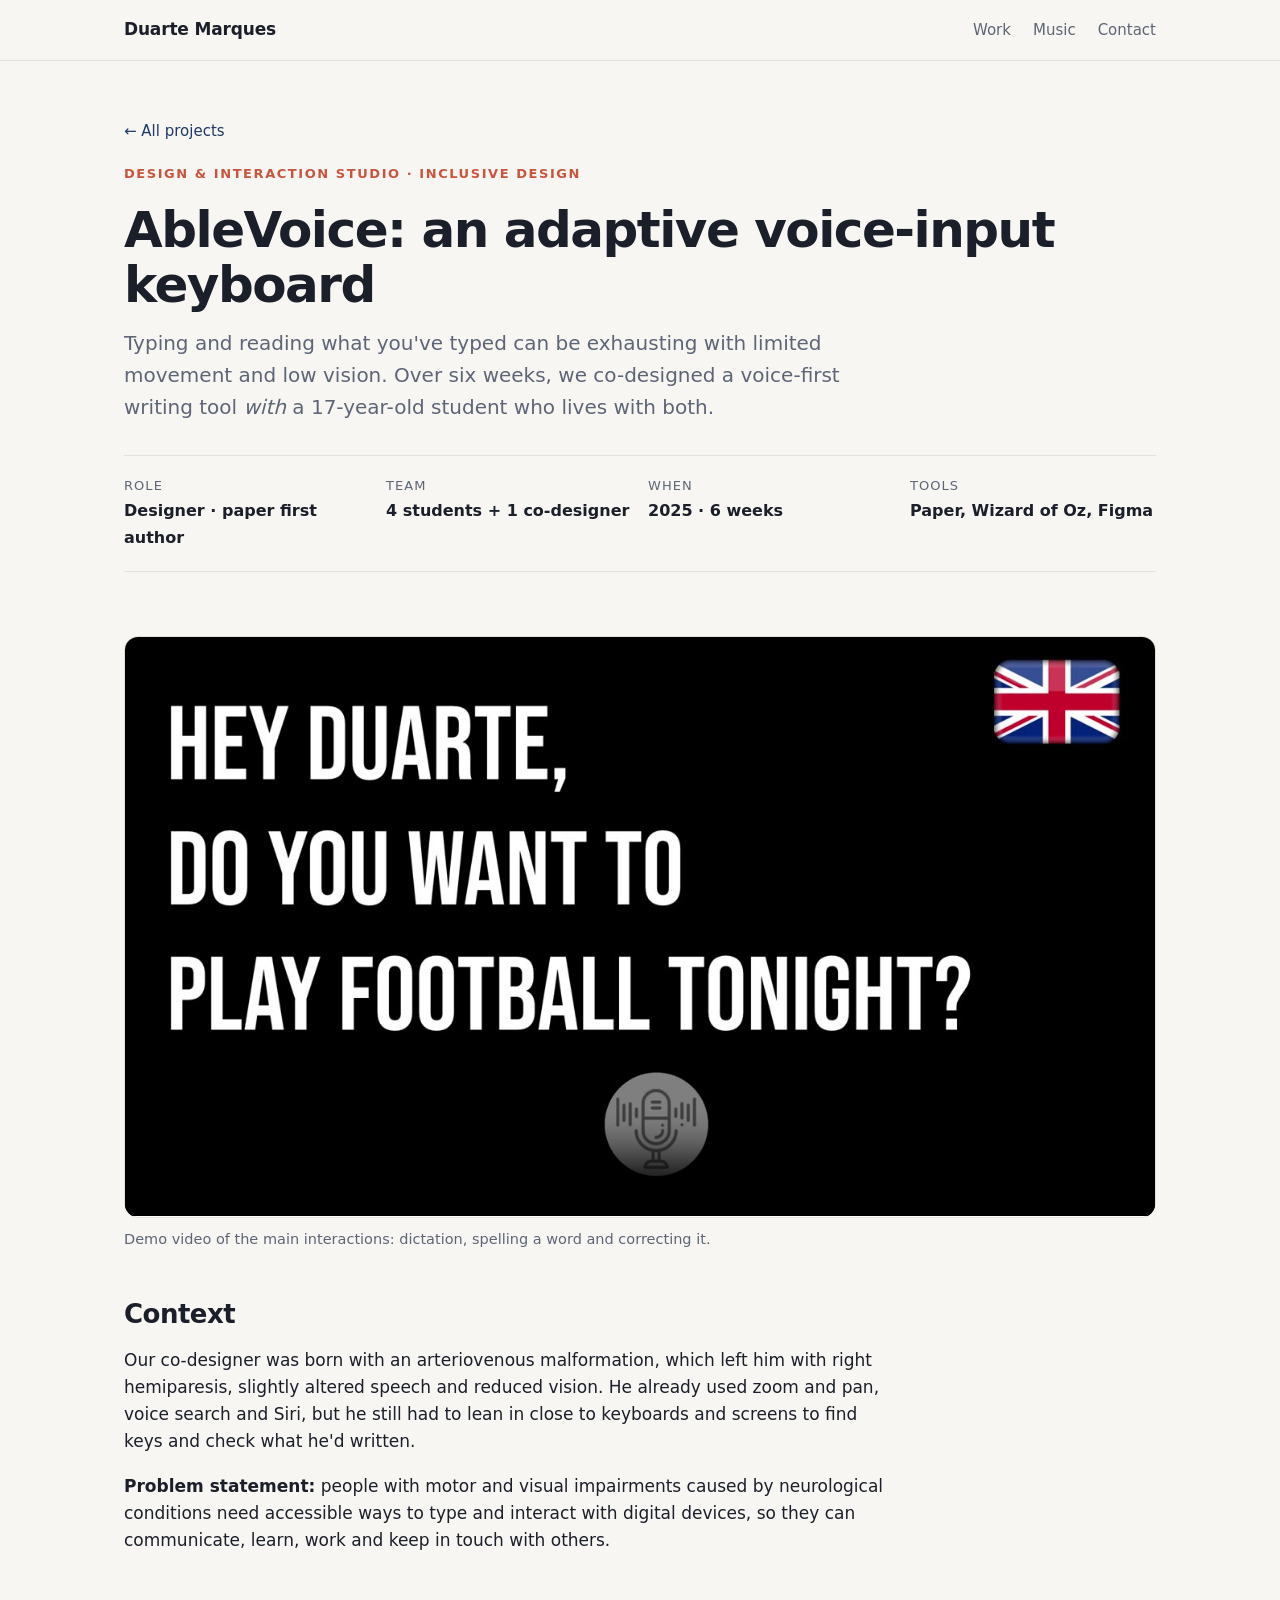
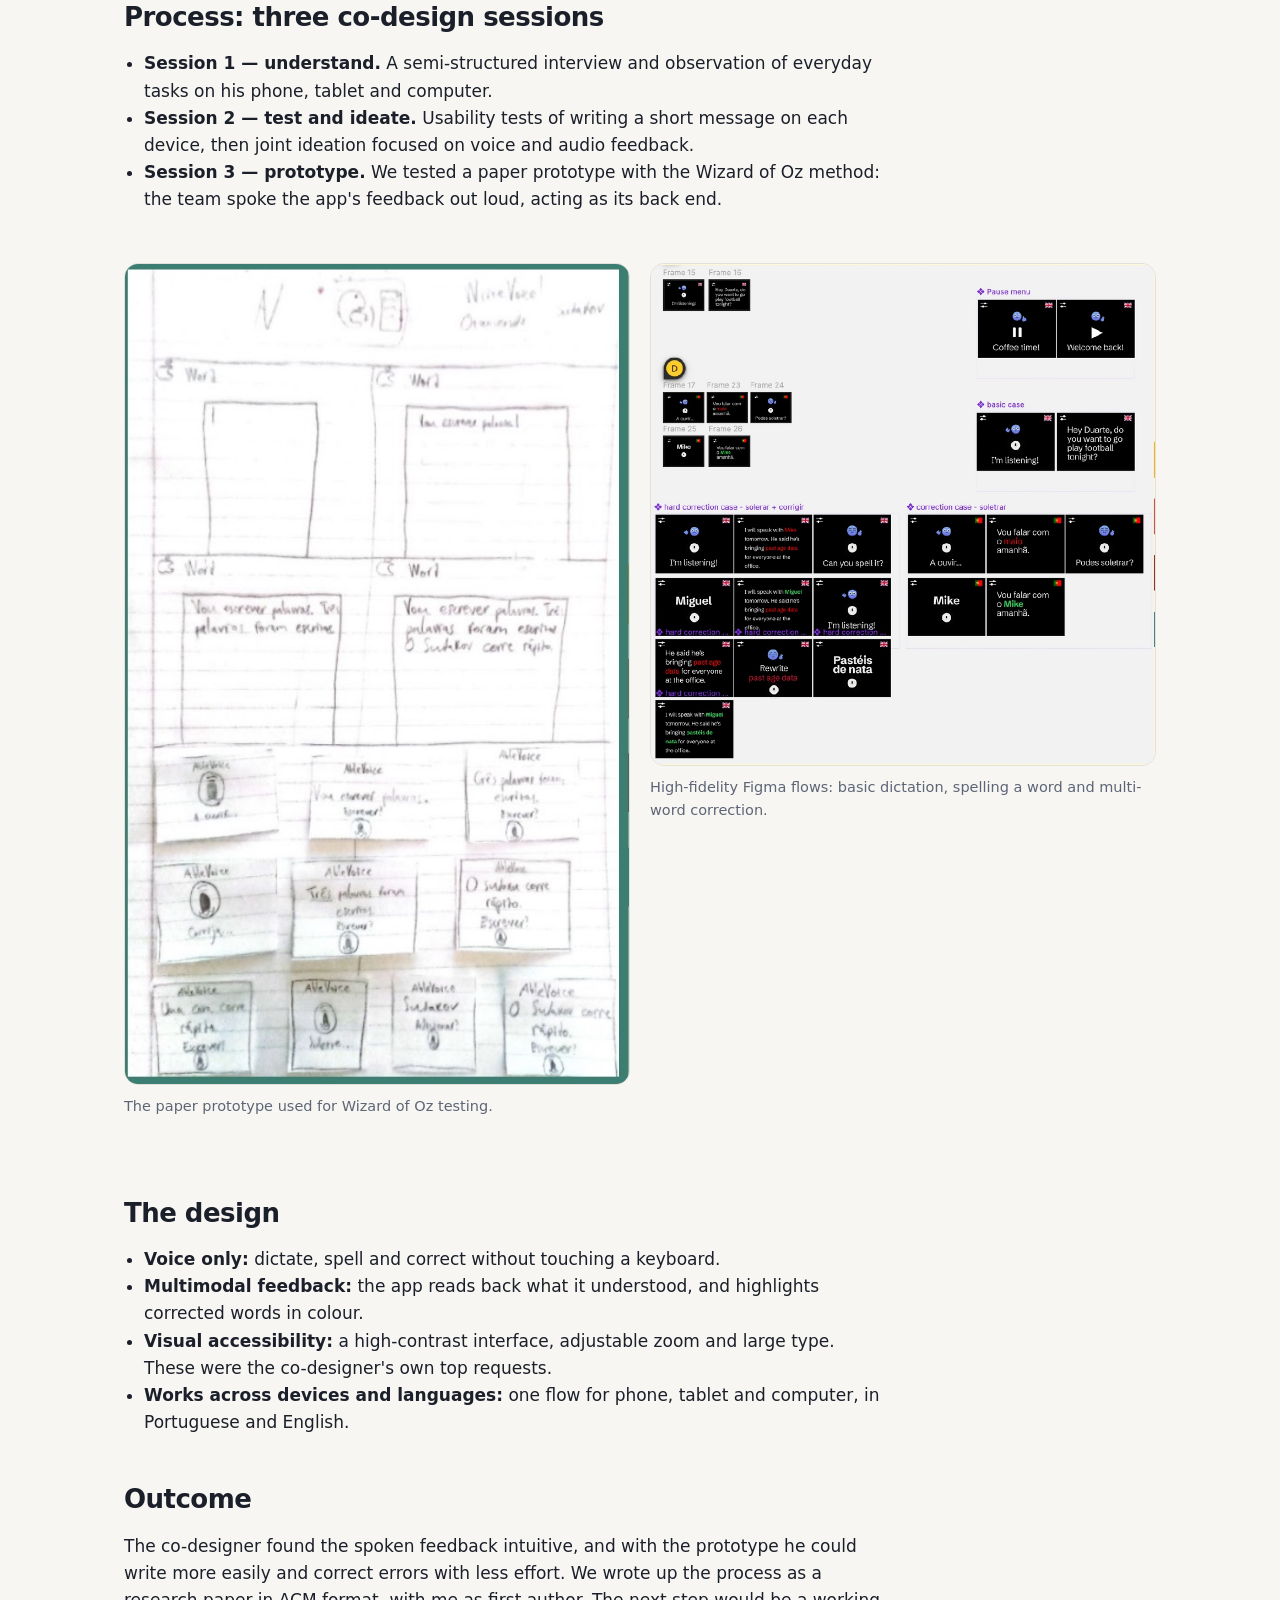
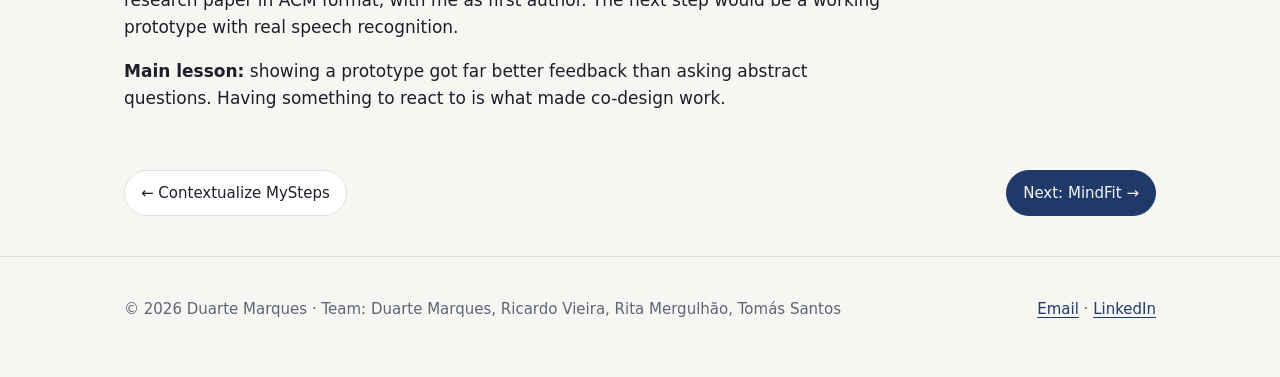
==== projects/ablevoice.html @ 12e0fb3f "init First version of personal website" ====
<!doctype html>
<html lang="en">
<head>
<meta charset="utf-8">
<meta name="viewport" content="width=device-width, initial-scale=1">
<title>AbleVoice — Duarte Marques</title>
<meta name="description" content="AbleVoice: an adaptive voice-input keyboard co-designed with a user with motor and visual impairments.">
<link rel="stylesheet" href="../assets/style.css">
</head>
<body>
<nav class="nav" aria-label="Main"><div class="wrap"><a class="brand" href="../index.html">Duarte Marques</a><ul><li><a href="../index.html#work">Work</a></li><li><a href="../index.html#music">Music</a></li><li><a href="../index.html#contact">Contact</a></li></ul></div></nav>

<main class="wrap">
  <header class="case-hero">
    <a class="back" href="../index.html#work">← All projects</a>
    <p class="eyebrow" style="margin-top:20px">Design &amp; Interaction Studio · Inclusive design</p>
    <h1>AbleVoice: an adaptive voice-input keyboard</h1>
    <p class="lead">Typing and reading what you've typed can be exhausting with limited movement and low vision. Over six weeks, we co-designed a voice-first writing tool <em>with</em> a 17-year-old student who lives with both.</p>
    <div class="facts">
      <div><span>Role</span><strong>Designer · paper first author</strong></div>
      <div><span>Team</span><strong>4 students + 1 co-designer</strong></div>
      <div><span>When</span><strong>2025 · 6 weeks</strong></div>
      <div><span>Tools</span><strong>Paper, Wizard of Oz, Figma</strong></div>
    </div>
  </header>

  <figure>
    <video controls preload="metadata" playsinline poster="../assets/img/ablevoice-poster.jpg">
      <source src="../assets/video/ablevoice.mp4" type="video/mp4">
    </video>
    <figcaption>Demo video of the main interactions: dictation, spelling a word and correcting it.</figcaption>
  </figure>

  <div class="prose">
    <h2>Context</h2>
    <p>Our co-designer was born with an arteriovenous malformation, which left him with right hemiparesis, slightly altered speech and reduced vision. He already used zoom and pan, voice search and Siri, but he still had to lean in close to keyboards and screens to find keys and check what he'd written.</p>
    <p><strong>Problem statement:</strong> people with motor and visual impairments caused by neurological conditions need accessible ways to type and interact with digital devices, so they can communicate, learn, work and keep in touch with others.</p>

    <h2>Process: three co-design sessions</h2>
    <ul>
      <li><strong>Session 1 — understand.</strong> A semi-structured interview and observation of everyday tasks on his phone, tablet and computer.</li>
      <li><strong>Session 2 — test and ideate.</strong> Usability tests of writing a short message on each device, then joint ideation focused on voice and audio feedback.</li>
      <li><strong>Session 3 — prototype.</strong> We tested a paper prototype with the Wizard of Oz method: the team spoke the app's feedback out loud, acting as its back end.</li>
    </ul>
  </div>

  <div class="figs">
    <figure>
      <img src="../assets/img/ablevoice-lofi.jpg" alt="Hand-drawn paper prototype screens of AbleVoice">
      <figcaption>The paper prototype used for Wizard of Oz testing.</figcaption>
    </figure>
    <figure>
      <img src="../assets/img/ablevoice-hifi.jpg" alt="High-fidelity Figma screens: listening state, correction flows and pause menu">
      <figcaption>High-fidelity Figma flows: basic dictation, spelling a word and multi-word correction.</figcaption>
    </figure>
  </div>

  <div class="prose">
    <h2>The design</h2>
    <ul>
      <li><strong>Voice only:</strong> dictate, spell and correct without touching a keyboard.</li>
      <li><strong>Multimodal feedback:</strong> the app reads back what it understood, and highlights corrected words in colour.</li>
      <li><strong>Visual accessibility:</strong> a high-contrast interface, adjustable zoom and large type. These were the co-designer's own top requests.</li>
      <li><strong>Works across devices and languages:</strong> one flow for phone, tablet and computer, in Portuguese and English.</li>
    </ul>

    <h2>Outcome</h2>
    <p>The co-designer found the spoken feedback intuitive, and with the prototype he could write more easily and correct errors with less effort. We wrote up the process as a research paper in ACM format, with me as first author. The next step would be a working prototype with real speech recognition.</p>
    <p><strong>Main lesson:</strong> showing a prototype got far better feedback than asking abstract questions. Having something to react to is what made co-design work.</p>
  </div>

  <div class="next">
    <a class="btn" href="contextualize-mysteps.html">← Contextualize MySteps</a>
    <a class="btn primary" href="mindfit.html">Next: MindFit →</a>
  </div>
</main>

<footer><div class="wrap"><span>© 2026 Duarte Marques · Team: Duarte Marques, Ricardo Vieira, Rita Mergulhão, Tomás Santos</span><span><a href="mailto:duartemarques.25@icloud.com">Email</a> · <a href="https://www.linkedin.com/in/duarte-marques-43b9701b9/">LinkedIn</a></span></div></footer>
</body>
</html>
---- assets/style.css ----
:root {
  --bg: #f7f6f2;
  --surface: #ffffff;
  --ink: #1b1f2a;
  --muted: #5d6576;
  --line: #e2e0d8;
  --accent: #1f3a68;
  --accent-soft: #e6ecf6;
  --warm: #c8553d;
  --radius: 14px;
  --max: 1080px;
}
@media (prefers-color-scheme: dark) {
  :root {
    --bg: #12141a;
    --surface: #1a1d25;
    --ink: #eceef3;
    --muted: #9aa2b2;
    --line: #2a2e39;
    --accent: #8fb0ea;
    --accent-soft: #1f2a40;
    --warm: #e9805f;
  }
}

* { box-sizing: border-box; }
html { scroll-behavior: smooth; }
body {
  margin: 0;
  overflow-x: hidden;
  background: var(--bg);
  color: var(--ink);
  font-family: "Inter", system-ui, -apple-system, "Segoe UI", Roboto, sans-serif;
  font-size: 17px;
  line-height: 1.6;
  -webkit-font-smoothing: antialiased;
}
img, video { max-width: 100%; display: block; }
a { color: var(--accent); text-decoration-thickness: 1px; text-underline-offset: 3px; }
a:hover { text-decoration-thickness: 2px; }
:focus-visible { outline: 2px solid var(--accent); outline-offset: 3px; border-radius: 4px; }

.wrap { max-width: var(--max); margin: 0 auto; padding: 0 24px; }

/* Nav */
.nav { position: sticky; top: 0; z-index: 10; background: color-mix(in srgb, var(--bg) 88%, transparent); backdrop-filter: blur(10px); border-bottom: 1px solid var(--line); }
.nav .wrap { display: flex; align-items: center; justify-content: space-between; height: 60px; }
.nav .brand { font-weight: 700; color: var(--ink); text-decoration: none; letter-spacing: -.01em; }
.nav ul { list-style: none; display: flex; gap: 22px; margin: 0; padding: 0; }
.nav ul a { color: var(--muted); text-decoration: none; font-size: 15px; }
.nav ul a:hover { color: var(--ink); }

/* Hero */
.hero { padding: 80px 0 56px; }
.hero .wrap { display: grid; grid-template-columns: 1fr auto; gap: 48px; align-items: center; }
.hero h1 { font-size: clamp(40px, 6vw, 64px); line-height: 1.05; margin: 0 0 18px; letter-spacing: -.03em; }
.hero h1 span { color: var(--accent); }
.hero p.lead { font-size: 20px; color: var(--muted); max-width: 640px; margin: 0 0 28px; }
.hero .photo { width: 220px; height: 220px; border-radius: 50%; object-fit: cover; object-position: 50% 42%; border: 4px solid var(--surface); box-shadow: 0 10px 30px rgba(0,0,0,.12); }
.links { display: flex; flex-wrap: wrap; gap: 10px; }
.btn { display: inline-flex; align-items: center; gap: 8px; padding: 10px 16px; border-radius: 999px; border: 1px solid var(--line); background: var(--surface); color: var(--ink); text-decoration: none; font-size: 15px; font-weight: 500; }
.btn:hover { border-color: var(--accent); }
.btn.primary { background: var(--accent); border-color: var(--accent); color: var(--bg); }
.btn svg { width: 16px; height: 16px; }

/* Sections */
section { padding: 56px 0; }
.eyebrow { font-size: 13px; font-weight: 700; text-transform: uppercase; letter-spacing: .12em; color: var(--warm); margin: 0 0 8px; }
h2 { font-size: 32px; letter-spacing: -.02em; margin: 0 0 28px; line-height: 1.2; }
h3 { font-size: 21px; margin: 0 0 6px; letter-spacing: -.01em; }

/* Project cards */
.grid { display: grid; grid-template-columns: repeat(2, minmax(0, 1fr)); gap: 24px; }
.card { min-width: 0; background: var(--surface); border: 1px solid var(--line); border-radius: var(--radius); overflow: hidden; display: flex; flex-direction: column; text-decoration: none; color: inherit; transition: transform .15s ease, box-shadow .15s ease; }
.card:hover { transform: translateY(-3px); box-shadow: 0 12px 30px rgba(0,0,0,.08); }
.card .thumb { aspect-ratio: 16 / 9; background: var(--accent-soft); overflow: hidden; }
.card .thumb img { width: 100%; height: 100%; object-fit: cover; object-position: top center; }
.card .body { padding: 20px 22px 22px; display: flex; flex-direction: column; gap: 8px; flex: 1; }
.card .meta { font-size: 14px; color: var(--muted); }
.card p { margin: 0; color: var(--muted); font-size: 16px; }
.tags { display: flex; flex-wrap: wrap; gap: 6px; margin-top: auto; padding-top: 8px; }
.tag { font-size: 12.5px; padding: 3px 10px; border-radius: 999px; background: var(--accent-soft); color: var(--accent); font-weight: 500; }
.card .more { font-size: 15px; font-weight: 600; color: var(--accent); }

.small-list { display: grid; grid-template-columns: repeat(2, 1fr); gap: 16px; margin-top: 24px; }
.small-list .item { border: 1px solid var(--line); border-radius: var(--radius); padding: 18px 20px; background: var(--surface); }
.small-list .item p { margin: 4px 0 0; color: var(--muted); font-size: 15.5px; }

/* Music */
.music { display: grid; grid-template-columns: 1fr 1.2fr; gap: 32px; align-items: start; }
.music iframe { width: 100%; border: 0; border-radius: var(--radius); }

/* About */
.about { display: grid; grid-template-columns: 1.2fr 1fr; gap: 40px; }
.timeline { list-style: none; margin: 0; padding: 0; }
.timeline li { padding: 12px 0; border-bottom: 1px solid var(--line); }
.timeline li:last-child { border-bottom: 0; }
.timeline .when { font-size: 14px; color: var(--muted); }
.skills { display: flex; flex-wrap: wrap; gap: 8px; }

footer { padding: 40px 0 56px; border-top: 1px solid var(--line); color: var(--muted); font-size: 15px; }
footer .wrap { display: flex; justify-content: space-between; flex-wrap: wrap; gap: 12px; }

/* Case study pages */
.case-hero { padding: 56px 0 24px; }
.case-hero .back { font-size: 15px; text-decoration: none; }
.case-hero h1 { font-size: clamp(34px, 5vw, 50px); line-height: 1.1; letter-spacing: -.03em; margin: 18px 0 14px; }
.case-hero .lead { font-size: 20px; color: var(--muted); max-width: 760px; margin: 0; }
.facts { display: grid; grid-template-columns: repeat(4, 1fr); gap: 16px; margin: 32px 0 8px; padding: 20px 0; border-top: 1px solid var(--line); border-bottom: 1px solid var(--line); }
.facts div span { display: block; font-size: 13px; text-transform: uppercase; letter-spacing: .08em; color: var(--muted); }
.facts div strong { font-weight: 600; font-size: 16px; }
.prose { max-width: 760px; }
.prose h2 { font-size: 26px; margin: 48px 0 12px; }
.prose p, .prose li { color: var(--ink); }
.prose ul { padding-left: 20px; }
figure { margin: 32px 0; }
figure img, figure video { border-radius: var(--radius); border: 1px solid var(--line); background: var(--surface); width: 100%; }
figcaption { font-size: 14.5px; color: var(--muted); margin-top: 10px; }
.figs { display: grid; grid-template-columns: 1fr 1fr; gap: 20px; }
.stats { display: grid; grid-template-columns: repeat(3, 1fr); gap: 16px; margin: 24px 0; }
.stat { background: var(--surface); border: 1px solid var(--line); border-radius: var(--radius); padding: 18px; }
.stat b { display: block; font-size: 30px; color: var(--accent); letter-spacing: -.02em; line-height: 1.1; }
.stat span { font-size: 14.5px; color: var(--muted); }
.next { display: flex; justify-content: space-between; gap: 16px; padding: 40px 0; flex-wrap: wrap; }

@media (max-width: 760px) {
  body { font-size: 16px; }
  .wrap { padding: 0 16px; }
  .nav ul { gap: 14px; }
  .nav ul li.hide-sm { display: none; }
  .hero { padding: 48px 0 32px; }
  .hero .wrap { grid-template-columns: 1fr; gap: 24px; }
  .hero .photo { width: 132px; height: 132px; order: -1; }
  .grid, .small-list, .music, .about, .figs { grid-template-columns: minmax(0, 1fr); }
  .facts { grid-template-columns: 1fr 1fr; }
  .stats { grid-template-columns: 1fr; }
  section { padding: 40px 0; }
}
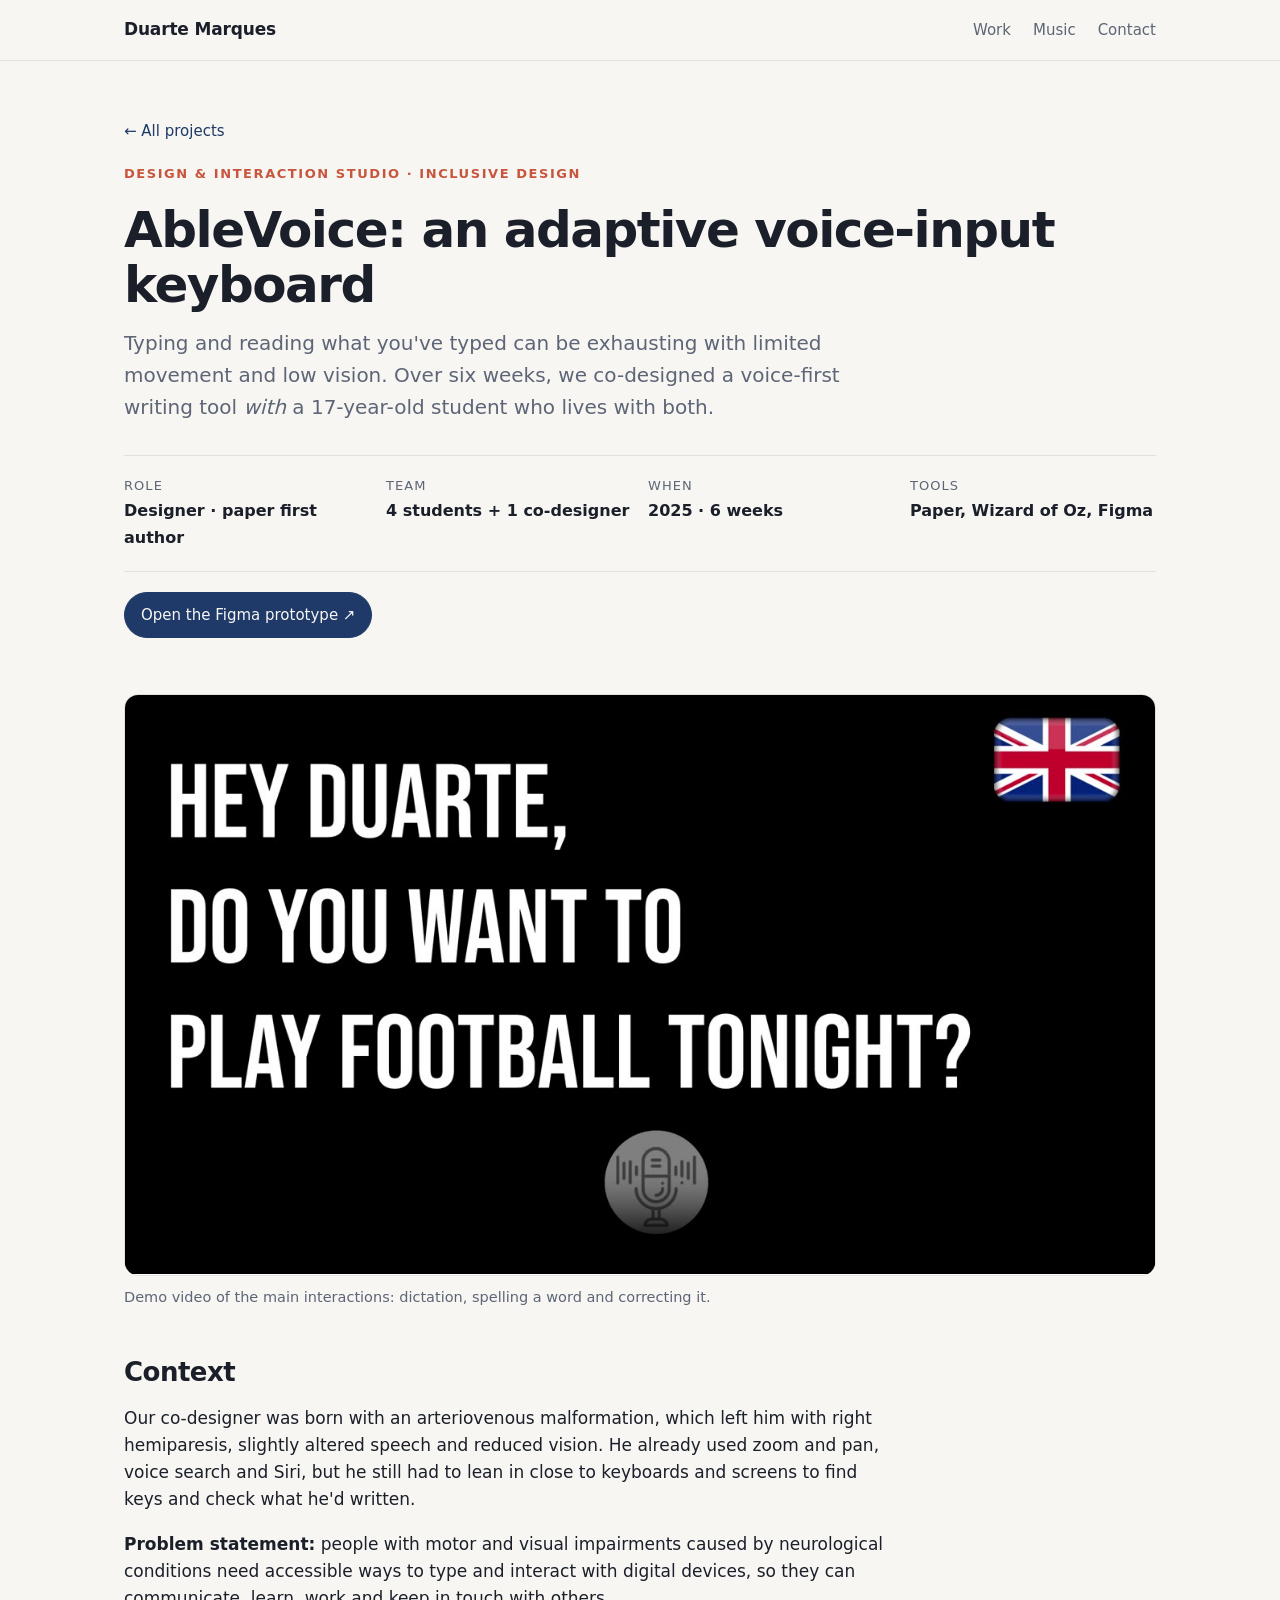
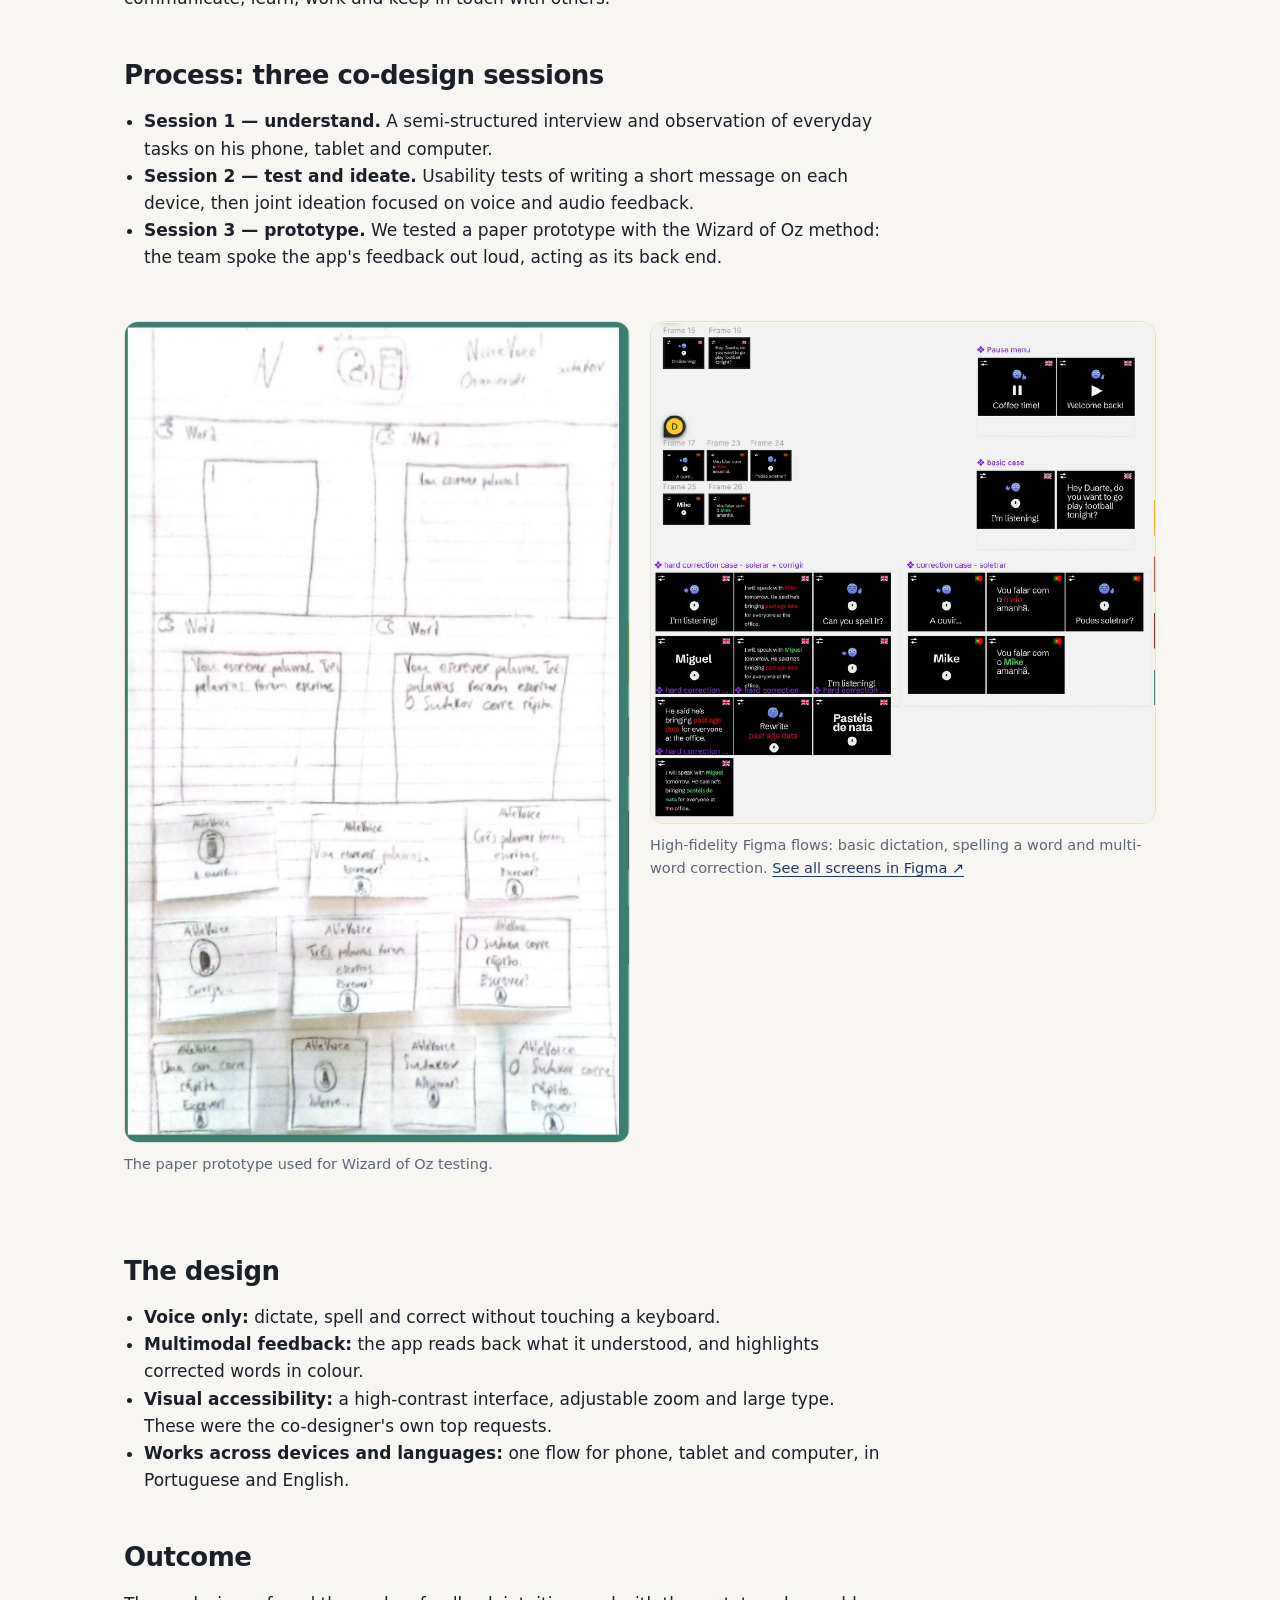
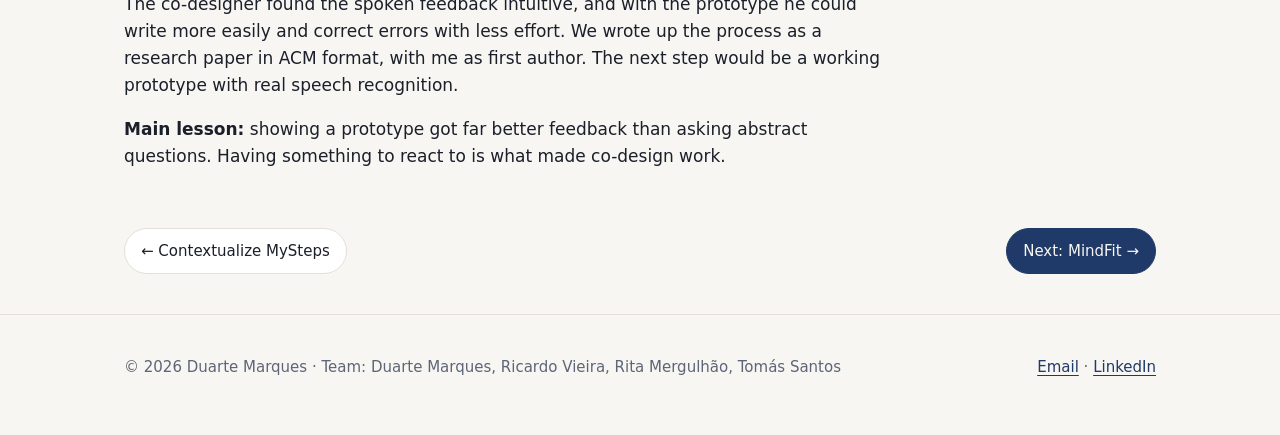
==== commit 87b47b23: "refactor: some more adjustments" ====
--- a/projects/ablevoice.html
+++ b/projects/ablevoice.html
@@ -21,6 +21,9 @@
       <div><span>Team</span><strong>4 students + 1 co-designer</strong></div>
       <div><span>When</span><strong>2025 · 6 weeks</strong></div>
       <div><span>Tools</span><strong>Paper, Wizard of Oz, Figma</strong></div>
+    </div>
+    <div class="links" style="margin-top:20px">
+      <a class="btn primary" href="https://www.figma.com/design/SoyscEFQh1SjM0WoBhprAn/AbleVoice-High-Fidelity?node-id=1753-3638" target="_blank" rel="noopener">Open the Figma prototype ↗</a>
     </div>
   </header>
 
@@ -51,7 +54,7 @@
     </figure>
     <figure>
       <img src="../assets/img/ablevoice-hifi.jpg" alt="High-fidelity Figma screens: listening state, correction flows and pause menu">
-      <figcaption>High-fidelity Figma flows: basic dictation, spelling a word and multi-word correction.</figcaption>
+      <figcaption>High-fidelity Figma flows: basic dictation, spelling a word and multi-word correction. <a href="https://www.figma.com/design/SoyscEFQh1SjM0WoBhprAn/AbleVoice-High-Fidelity?node-id=1753-3638" target="_blank" rel="noopener">See all screens in Figma ↗</a></figcaption>
     </figure>
   </div>
 
--- a/assets/style.css
+++ b/assets/style.css
@@ -82,7 +82,7 @@
 .tag { font-size: 12.5px; padding: 3px 10px; border-radius: 999px; background: var(--accent-soft); color: var(--accent); font-weight: 500; }
 .card .more { font-size: 15px; font-weight: 600; color: var(--accent); }
 
-.small-list { display: grid; grid-template-columns: repeat(2, 1fr); gap: 16px; margin-top: 24px; }
+.small-list { display: grid; grid-template-columns: repeat(auto-fit, minmax(280px, 1fr)); gap: 16px; margin-top: 24px; }
 .small-list .item { border: 1px solid var(--line); border-radius: var(--radius); padding: 18px 20px; background: var(--surface); }
 .small-list .item p { margin: 4px 0 0; color: var(--muted); font-size: 15.5px; }
 
@@ -117,6 +117,13 @@
 figure img, figure video { border-radius: var(--radius); border: 1px solid var(--line); background: var(--surface); width: 100%; }
 figcaption { font-size: 14.5px; color: var(--muted); margin-top: 10px; }
 .figs { display: grid; grid-template-columns: 1fr 1fr; gap: 20px; }
+.figs.same-height { grid-template-columns: 1.046fr 1.136fr; }
+figure.narrow { max-width: 380px; margin-left: auto; margin-right: auto; }
+figure.narrow figcaption { text-align: center; }
+figure.sketch { max-width: 560px; }
+figure.native { max-width: 512px; }
+figure.stack img + img { margin-top: 12px; }
+figure img[height] { height: auto; }
 .stats { display: grid; grid-template-columns: repeat(3, 1fr); gap: 16px; margin: 24px 0; }
 .stat { background: var(--surface); border: 1px solid var(--line); border-radius: var(--radius); padding: 18px; }
 .stat b { display: block; font-size: 30px; color: var(--accent); letter-spacing: -.02em; line-height: 1.1; }
@@ -131,7 +138,7 @@
   .hero { padding: 48px 0 32px; }
   .hero .wrap { grid-template-columns: 1fr; gap: 24px; }
   .hero .photo { width: 132px; height: 132px; order: -1; }
-  .grid, .small-list, .music, .about, .figs { grid-template-columns: minmax(0, 1fr); }
+  .grid, .small-list, .music, .about, .figs, .figs.same-height { grid-template-columns: minmax(0, 1fr); }
   .facts { grid-template-columns: 1fr 1fr; }
   .stats { grid-template-columns: 1fr; }
   section { padding: 40px 0; }
